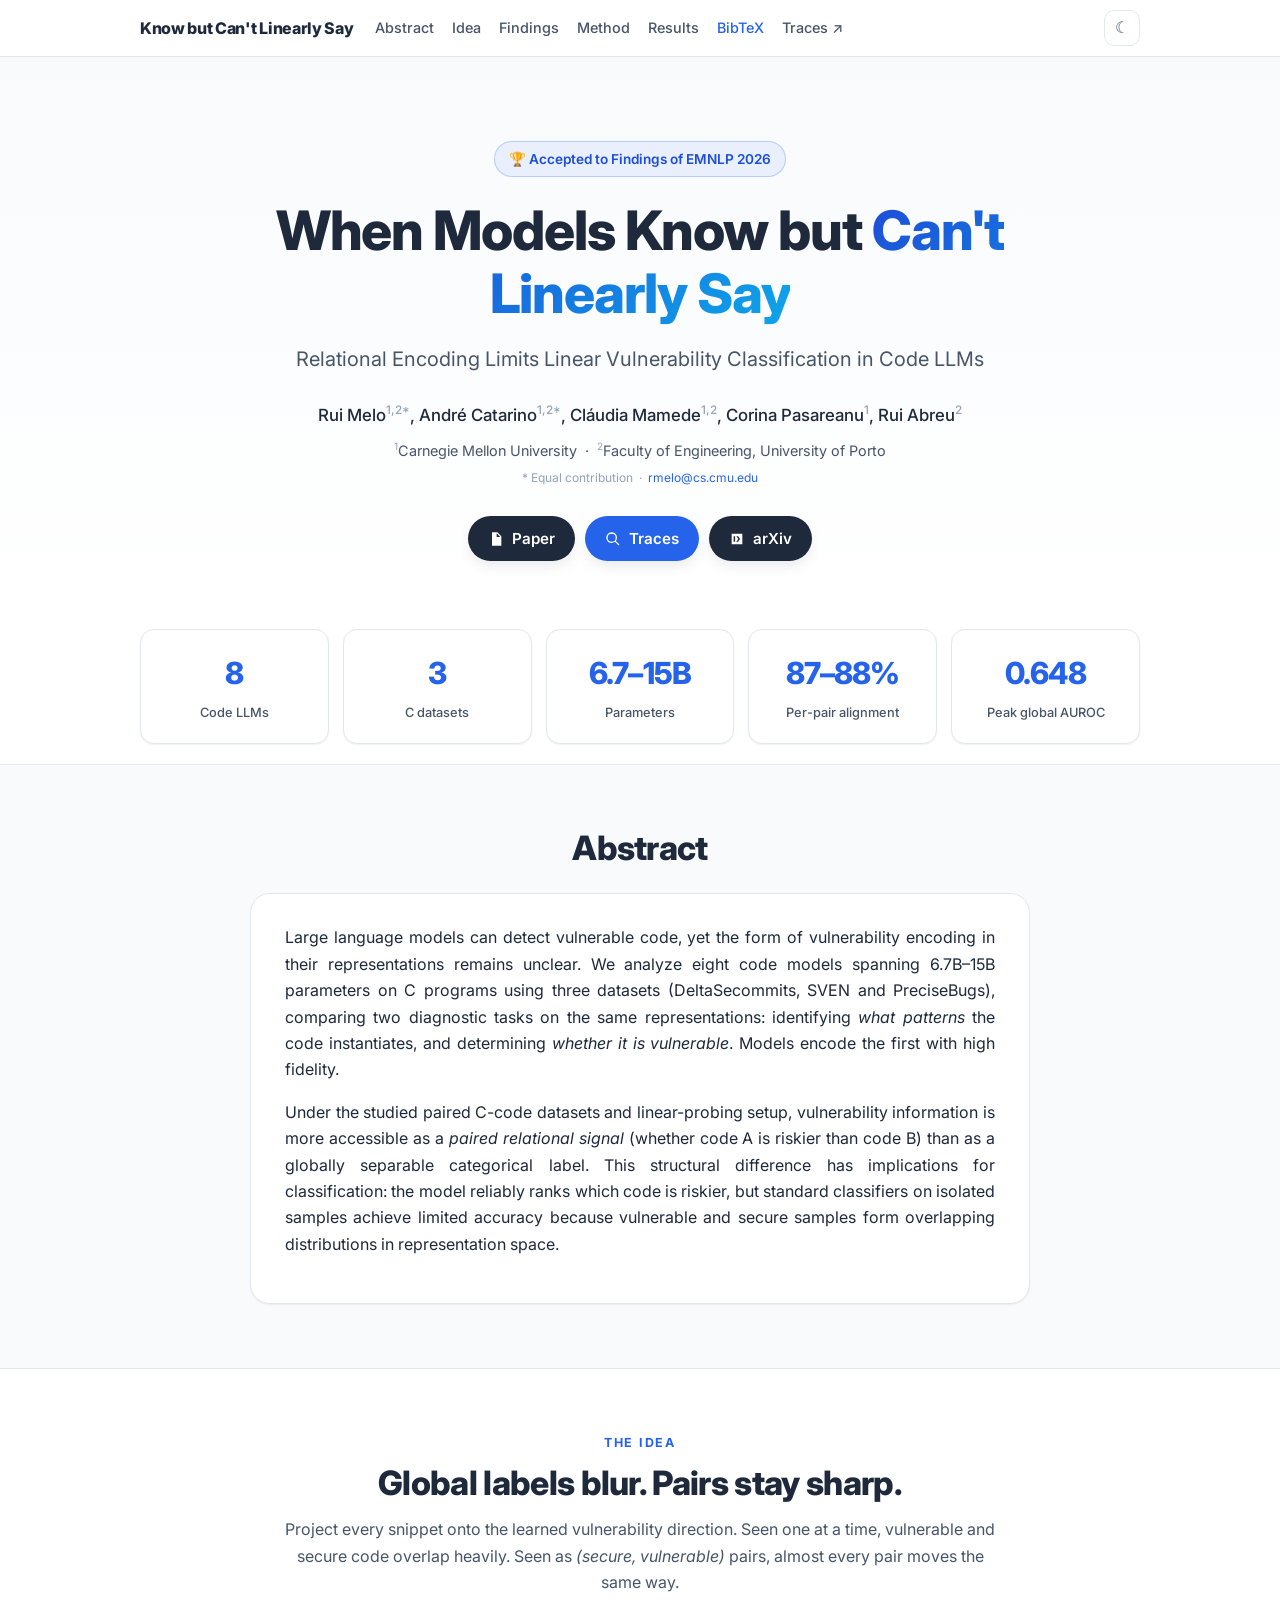
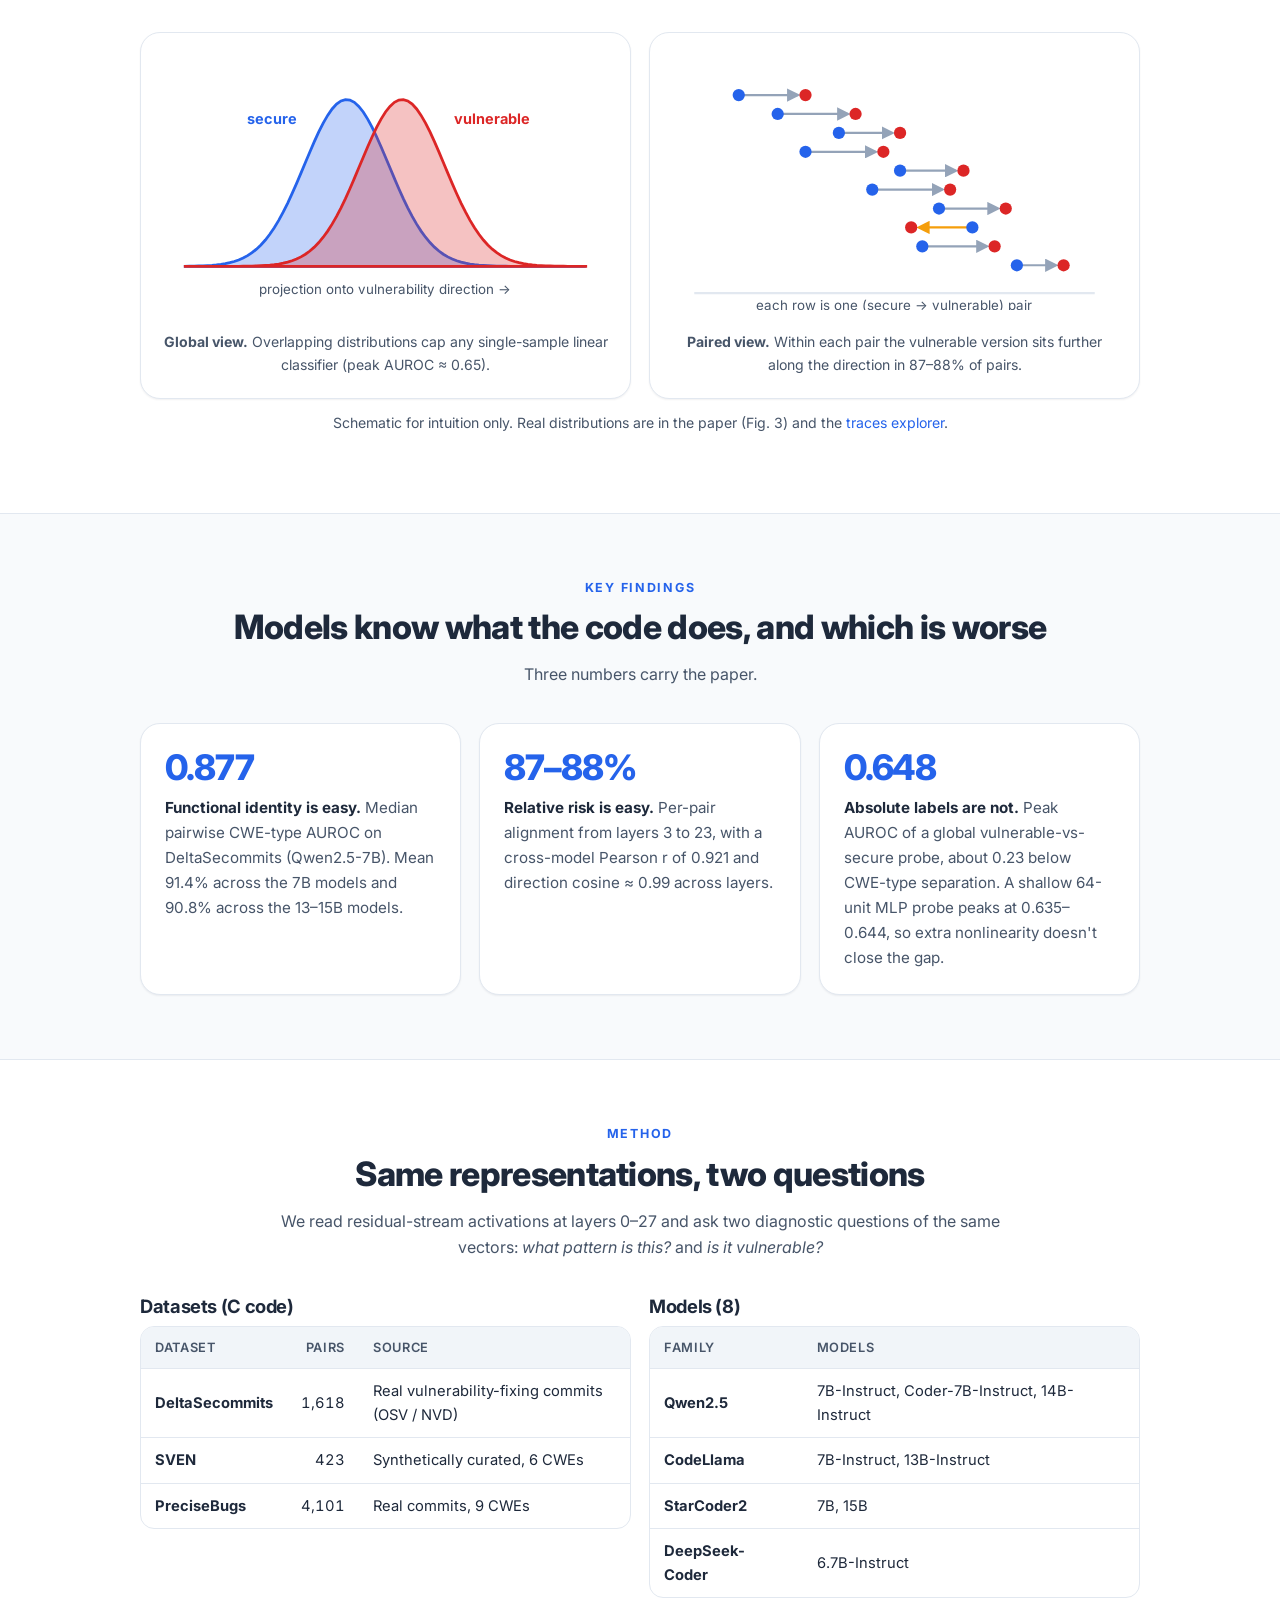
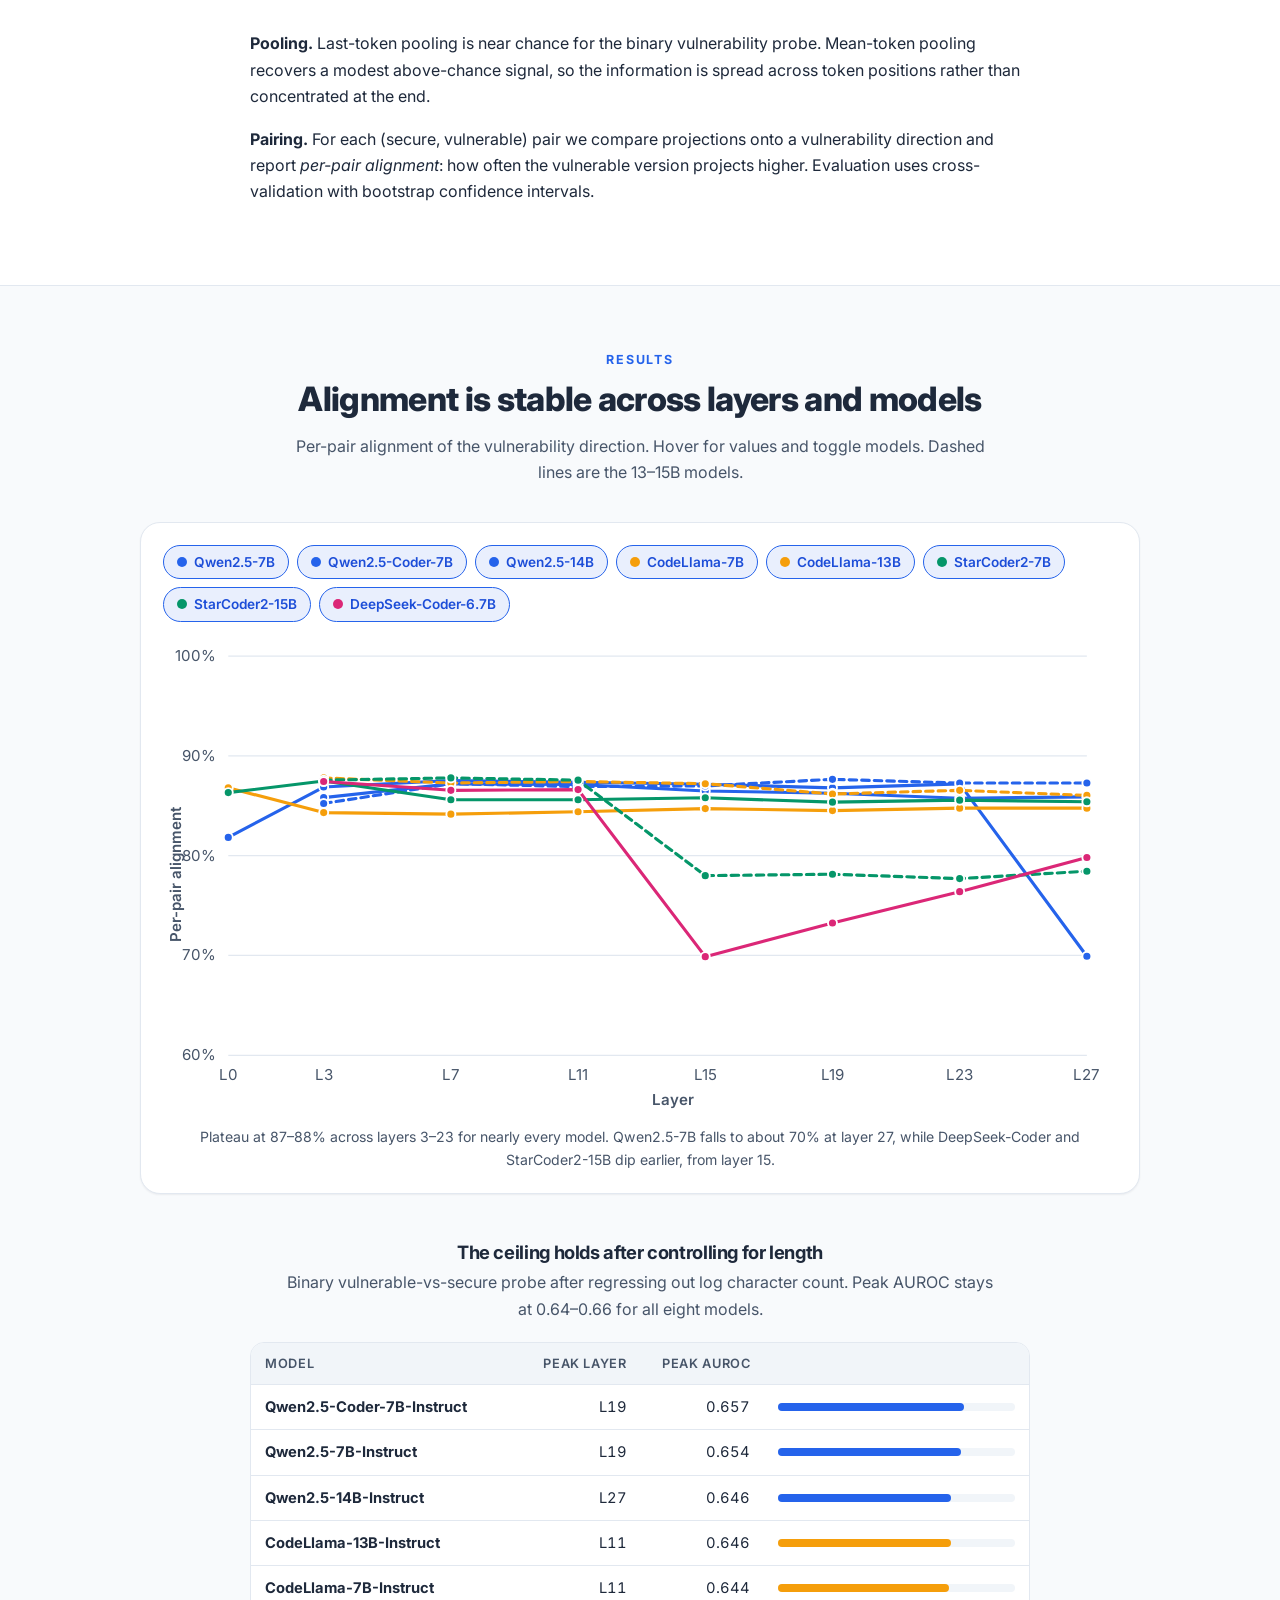
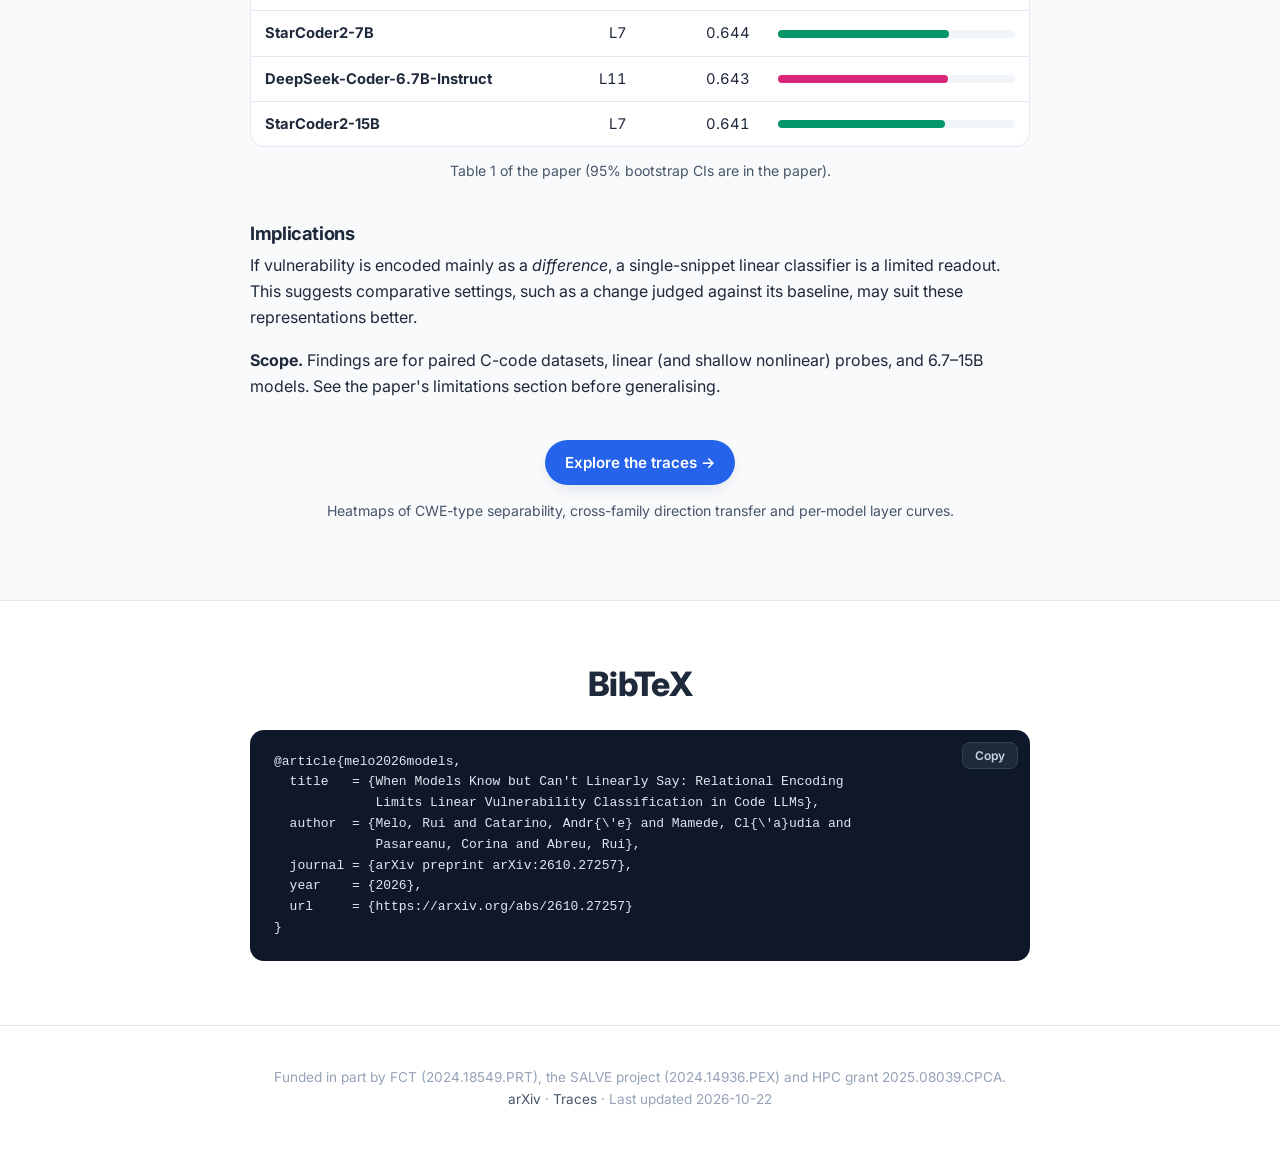
==== docs/index.html @ 4e6c7abc "chore: adding webpage" ====
<!DOCTYPE html>
<html lang="en">
<head>
  <meta charset="utf-8">
  <meta name="viewport" content="width=device-width, initial-scale=1">
  <title>When Models Know but Can't Linearly Say</title>
  <meta name="description" content="Code LLMs encode vulnerability as a paired relational signal (which snippet is riskier) far more than as a globally separable label. Eight models, three C datasets. Findings of EMNLP 2026.">
  <meta name="author" content="Rui Melo, André Catarino, Cláudia Mamede, Corina Pasareanu, Rui Abreu">
  <meta name="theme-color" content="#2563eb">

  <meta property="og:type" content="article">
  <meta property="og:site_name" content="When Models Know but Can't Linearly Say">
  <meta property="og:title" content="When Models Know but Can't Linearly Say">
  <meta property="og:description" content="Relational encoding limits linear vulnerability classification in code LLMs. 87–88% per-pair alignment, but only 0.65 AUROC as a global classifier.">
  <meta property="og:url" content="https://rufimelo99.github.io/SAE-Java-Bug-Detection/">
  <meta name="twitter:card" content="summary">
  <meta name="twitter:title" content="When Models Know but Can't Linearly Say">
  <meta name="twitter:description" content="Code LLMs rank which code is riskier, but can't linearly say whether a snippet is vulnerable.">

  <meta name="citation_title" content="When Models Know but Can't Linearly Say: Relational Encoding Limits Linear Vulnerability Classification in Code LLMs">
  <meta name="citation_author" content="Melo, Rui">
  <meta name="citation_author" content="Catarino, André">
  <meta name="citation_author" content="Mamede, Cláudia">
  <meta name="citation_author" content="Pasareanu, Corina">
  <meta name="citation_author" content="Abreu, Rui">
  <meta name="citation_publication_date" content="2026">
  <meta name="citation_pdf_url" content="https://arxiv.org/pdf/2610.27257">
  <meta name="citation_arxiv_id" content="2610.27257">

  <link rel="icon" href="data:image/svg+xml,%3Csvg xmlns='http://www.w3.org/2000/svg' viewBox='0 0 64 64'%3E%3Cdefs%3E%3ClinearGradient id='g' x1='0' y1='0' x2='1' y2='1'%3E%3Cstop offset='0' stop-color='%232563eb'/%3E%3Cstop offset='1' stop-color='%23db2777'/%3E%3C/linearGradient%3E%3C/defs%3E%3Crect width='64' height='64' rx='14' fill='url(%23g)'/%3E%3Cpath d='M14 40 L32 22 L50 40' fill='none' stroke='white' stroke-width='7' stroke-linecap='round' stroke-linejoin='round'/%3E%3C/svg%3E">
  <link rel="preconnect" href="https://fonts.googleapis.com">
  <link rel="preconnect" href="https://fonts.gstatic.com" crossorigin>
  <link href="https://fonts.googleapis.com/css2?family=Inter:wght@400;500;600;700;800&display=swap" rel="stylesheet">
  <link rel="stylesheet" href="static/css/site.css">
  <script defer src="static/js/site.js"></script>

  <script type="application/ld+json">
  {
    "@context": "https://schema.org",
    "@type": "ScholarlyArticle",
    "headline": "When Models Know but Can't Linearly Say: Relational Encoding Limits Linear Vulnerability Classification in Code LLMs",
    "author": [
      {"@type": "Person", "name": "Rui Melo"}, {"@type": "Person", "name": "André Catarino"},
      {"@type": "Person", "name": "Cláudia Mamede"}, {"@type": "Person", "name": "Corina Pasareanu"},
      {"@type": "Person", "name": "Rui Abreu"}
    ],
    "datePublished": "2026",
    "sameAs": "https://arxiv.org/abs/2610.27257"
  }
  </script>
</head>
<body>
  <nav class="nav" aria-label="Sections">
    <div class="wrap">
      <a class="brand" href="#top">Know but Can't Linearly Say</a>
      <div class="links">
        <a href="#abstract">Abstract</a>
        <a href="#idea">Idea</a>
        <a href="#findings">Findings</a>
        <a href="#method">Method</a>
        <a href="#results">Results</a>
        <a href="#bibtex">BibTeX</a>
        <a href="traces/">Traces ↗</a>
      </div>
      <span class="spacer"></span>
      <button class="icon-btn" data-theme-toggle aria-label="Toggle theme" type="button">☾</button>
    </div>
  </nav>

  <main id="top">
    <header class="hero">
      <div class="wrap">
        <div class="venue">🏆 Accepted to Findings of EMNLP 2026</div>
        <h1>When Models Know but <span class="grad">Can't Linearly Say</span></h1>
        <p class="sub">Relational Encoding Limits Linear Vulnerability Classification in Code LLMs</p>

        <div class="authors">
          <span>Rui Melo<sup>1,2*</sup></span>, <span>André Catarino<sup>1,2*</sup></span>, <span>Cláudia Mamede<sup>1,2</sup></span>,
          <span>Corina Pasareanu<sup>1</sup></span>, <span>Rui Abreu<sup>2</sup></span>
        </div>
        <div class="affils">
          <sup>1</sup>Carnegie Mellon University &nbsp;·&nbsp; <sup>2</sup>Faculty of Engineering, University of Porto
          <small>* Equal contribution &nbsp;·&nbsp; <a href="mailto:rmelo@cs.cmu.edu">rmelo@cs.cmu.edu</a></small>
        </div>

        <div class="buttons">
          <a class="btn" href="https://arxiv.org/pdf/2610.27257v1" target="_blank" rel="noopener">
            <svg viewBox="0 0 24 24"><path d="M6 2h8l6 6v14H6zM13 3.5V9h5.5zM8 13h8v1.6H8zm0 3.4h8V18H8z"/></svg>Paper</a>
          <a class="btn primary" href="traces/">
            <svg viewBox="0 0 24 24"><path d="M10 2a8 8 0 0 1 6.3 12.9l5.4 5.4-1.4 1.4-5.4-5.4A8 8 0 1 1 10 2zm0 2a6 6 0 1 0 0 12 6 6 0 0 0 0-12z"/></svg>Traces</a>
          <a class="btn" href="https://arxiv.org/abs/2610.27257" target="_blank" rel="noopener">
            <svg viewBox="0 0 24 24"><path d="M4 4h16v16H4zm3 4v8h2.200V8zm4 0l3 4-3 4h2.600l3-4-3-4z"/></svg>arXiv</a>
        </div>
      </div>
    </header>

    <section style="padding-top: 28px; padding-bottom: 20px;">
      <div class="wrap">
        <div class="stat-band">
          <div class="stat"><b>8</b><span>Code LLMs</span></div>
          <div class="stat"><b>3</b><span>C datasets</span></div>
          <div class="stat"><b>6.7–15B</b><span>Parameters</span></div>
          <div class="stat"><b>87–88%</b><span>Per-pair alignment</span></div>
          <div class="stat"><b>0.648</b><span>Peak global AUROC</span></div>
        </div>
      </div>
    </section>

    <section id="abstract" class="soft">
      <div class="wrap">
        <h2>Abstract</h2>
        <div class="narrow abstract prose justify" style="margin-top: 26px;">
          <p>Large language models can detect vulnerable code, yet the form of vulnerability encoding in their representations remains unclear. We analyze eight code models spanning 6.7B–15B parameters on C programs using three datasets (DeltaSecommits, SVEN and PreciseBugs), comparing two diagnostic tasks on the same representations: identifying <em>what patterns</em> the code instantiates, and determining <em>whether it is vulnerable</em>. Models encode the first with high fidelity.</p>
          <p>Under the studied paired C-code datasets and linear-probing setup, vulnerability information is more accessible as a <em>paired relational signal</em> (whether code A is riskier than code B) than as a globally separable categorical label. This structural difference has implications for classification: the model reliably ranks which code is riskier, but standard classifiers on isolated samples achieve limited accuracy because vulnerable and secure samples form overlapping distributions in representation space.</p>
        </div>
      </div>
    </section>

    <section id="idea">
      <div class="wrap">
        <div class="kicker">The idea</div>
        <h2>Global labels blur. Pairs stay sharp.</h2>
        <p class="lede">Project every snippet onto the learned vulnerability direction. Seen one at a time, vulnerable and secure code overlap heavily. Seen as <em>(secure, vulnerable)</em> pairs, almost every pair moves the same way.</p>
        <div class="two">
          <figure class="figure" style="margin:0">
            <svg id="schem-global" viewBox="0 0 400 230" role="img" aria-label="Schematic: overlapping projection distributions of vulnerable and secure code"></svg>
            <figcaption><strong>Global view.</strong> Overlapping distributions cap any single-sample linear classifier (peak AUROC ≈ 0.65).</figcaption>
          </figure>
          <figure class="figure" style="margin:0">
            <svg id="schem-paired" viewBox="0 0 400 230" role="img" aria-label="Schematic: paired differences mostly point the same direction"></svg>
            <figcaption><strong>Paired view.</strong> Within each pair the vulnerable version sits further along the direction in 87–88% of pairs.</figcaption>
          </figure>
        </div>
        <p class="caption">Schematic for intuition only. Real distributions are in the paper (Fig. 3) and the <a href="traces/">traces explorer</a>.</p>
      </div>
    </section>

    <section id="findings" class="soft">
      <div class="wrap">
        <div class="kicker">Key findings</div>
        <h2>Models know what the code does, and which is worse</h2>
        <p class="lede">Three numbers carry the paper.</p>
        <div class="cards">
          <div class="card">
            <div class="num">0.877</div>
            <p><strong>Functional identity is easy.</strong> Median pairwise CWE-type AUROC on DeltaSecommits (Qwen2.5-7B). Mean 91.4% across the 7B models and 90.8% across the 13–15B models.</p>
          </div>
          <div class="card">
            <div class="num">87–88%</div>
            <p><strong>Relative risk is easy.</strong> Per-pair alignment from layers 3 to 23, with a cross-model Pearson r of 0.921 and direction cosine ≈ 0.99 across layers.</p>
          </div>
          <div class="card">
            <div class="num">0.648</div>
            <p><strong>Absolute labels are not.</strong> Peak AUROC of a global vulnerable-vs-secure probe, about 0.23 below CWE-type separation. A shallow 64-unit MLP probe peaks at 0.635–0.644, so extra nonlinearity doesn't close the gap.</p>
          </div>
        </div>
      </div>
    </section>

    <section id="method">
      <div class="wrap">
        <div class="kicker">Method</div>
        <h2>Same representations, two questions</h2>
        <p class="lede">We read residual-stream activations at layers 0–27 and ask two diagnostic questions of the same vectors: <em>what pattern is this?</em> and <em>is it vulnerable?</em></p>
        <div class="two">
          <div>
            <h3>Datasets (C code)</h3>
            <div class="table-wrap"><table>
              <thead><tr><th>Dataset</th><th class="num">Pairs</th><th>Source</th></tr></thead>
              <tbody>
                <tr><td><strong>DeltaSecommits</strong></td><td class="num">1,618</td><td>Real vulnerability-fixing commits (OSV / NVD)</td></tr>
                <tr><td><strong>SVEN</strong></td><td class="num">423</td><td>Synthetically curated, 6 CWEs</td></tr>
                <tr><td><strong>PreciseBugs</strong></td><td class="num">4,101</td><td>Real commits, 9 CWEs</td></tr>
              </tbody>
            </table></div>
          </div>
          <div>
            <h3>Models (8)</h3>
            <div class="table-wrap"><table>
              <thead><tr><th>Family</th><th>Models</th></tr></thead>
              <tbody>
                <tr><td><strong>Qwen2.5</strong></td><td>7B-Instruct, Coder-7B-Instruct, 14B-Instruct</td></tr>
                <tr><td><strong>CodeLlama</strong></td><td>7B-Instruct, 13B-Instruct</td></tr>
                <tr><td><strong>StarCoder2</strong></td><td>7B, 15B</td></tr>
                <tr><td><strong>DeepSeek-Coder</strong></td><td>6.7B-Instruct</td></tr>
              </tbody>
            </table></div>
          </div>
        </div>
        <div class="narrow prose" style="margin-top: 32px;">
          <p><strong>Pooling.</strong> Last-token pooling is near chance for the binary vulnerability probe. Mean-token pooling recovers a modest above-chance signal, so the information is spread across token positions rather than concentrated at the end.</p>
          <p><strong>Pairing.</strong> For each (secure, vulnerable) pair we compare projections onto a vulnerability direction and report <em>per-pair alignment</em>: how often the vulnerable version projects higher. Evaluation uses cross-validation with bootstrap confidence intervals.</p>
        </div>
      </div>
    </section>

    <section id="results" class="soft">
      <div class="wrap">
        <div class="kicker">Results</div>
        <h2>Alignment is stable across layers and models</h2>
        <p class="lede">Per-pair alignment of the vulnerability direction. Hover for values and toggle models. Dashed lines are the 13–15B models.</p>
        <figure class="figure" style="margin:0">
          <div id="alignment-chart"><p class="muted" style="text-align:center">Loading chart…</p></div>
          <figcaption>Plateau at 87–88% across layers 3–23 for nearly every model. Qwen2.5-7B falls to about 70% at layer 27, while DeepSeek-Coder and StarCoder2-15B dip earlier, from layer 15.</figcaption>
        </figure>

        <h3 style="margin: 48px 0 6px; text-align:center;">The ceiling holds after controlling for length</h3>
        <p class="lede" style="margin-bottom: 20px;">Binary vulnerable-vs-secure probe after regressing out log character count. Peak AUROC stays at 0.64–0.66 for all eight models.</p>
        <div class="narrow">
          <div class="table-wrap"><table id="length-table">
            <thead><tr><th>Model</th><th class="num">Peak layer</th><th class="num">Peak AUROC</th><th style="width:34%"></th></tr></thead>
            <tbody></tbody>
          </table></div>
          <p class="caption">Table 1 of the paper (95% bootstrap CIs are in the paper).</p>
        </div>

        <div class="narrow prose" style="margin-top: 40px;">
          <h3>Implications</h3>
          <p>If vulnerability is encoded mainly as a <em>difference</em>, a single-snippet linear classifier is a limited readout. This suggests comparative settings, such as a change judged against its baseline, may suit these representations better.</p>
          <p><strong>Scope.</strong> Findings are for paired C-code datasets, linear (and shallow nonlinear) probes, and 6.7–15B models. See the paper's limitations section before generalising.</p>
        </div>

        <div style="text-align:center; margin-top: 40px;">
          <a class="btn primary" href="traces/">Explore the traces →</a>
          <p class="caption" style="margin-top:14px;">Heatmaps of CWE-type separability, cross-family direction transfer and per-model layer curves.</p>
        </div>
      </div>
    </section>

    <section id="bibtex">
      <div class="wrap">
        <h2>BibTeX</h2>
        <div class="narrow bibtex" style="margin-top: 26px;">
          <button type="button" data-copy="#bibtex-text">Copy</button>
<pre id="bibtex-text">@article{melo2026models,
  title   = {When Models Know but Can't Linearly Say: Relational Encoding
             Limits Linear Vulnerability Classification in Code LLMs},
  author  = {Melo, Rui and Catarino, Andr{\'e} and Mamede, Cl{\'a}udia and
             Pasareanu, Corina and Abreu, Rui},
  journal = {arXiv preprint arXiv:2610.27257},
  year    = {2026},
  url     = {https://arxiv.org/abs/2610.27257}
}</pre>
        </div>
      </div>
    </section>
  </main>

  <footer>
    <div class="wrap">
      Funded in part by FCT (2024.18549.PRT), the SALVE project (2024.14936.PEX) and HPC grant 2025.08039.CPCA.<br>
      <a href="https://arxiv.org/abs/2610.27257">arXiv</a> ·
      <a href="traces/">Traces</a> · Last updated 2026-10-22
    </div>
  </footer>
  <button class="to-top" type="button" aria-label="Scroll to top">↑</button>

  <script>
    // Schematic figures (decorative, deterministic).
    (() => {
      const NS = "http://www.w3.org/2000/svg";
      const mk = (p, tag, a, t) => { const n = document.createElementNS(NS, tag); for (const k in a) n.setAttribute(k, a[k]); if (t != null) n.textContent = t; p.append(n); return n; };
      const gauss = (mu, s, x) => Math.exp(-0.5 * ((x - mu) / s) ** 2);
      const css = getComputedStyle(document.documentElement);
      const SEC = "#2563eb", VUL = "#dc2626";

      const g = document.getElementById("schem-global");
      const base = 190, top = 40;
      mk(g, "line", { x1: 20, x2: 380, y1: base, y2: base, stroke: "var(--border)", "stroke-width": 2 });
      [[165, SEC], [215, VUL]].forEach(([mu, c]) => {
        let d = `M20 ${base}`;
        for (let x = 20; x <= 380; x += 4) d += ` L${x} ${base - gauss(mu, 38, x) * (base - top)}`;
        d += ` L380 ${base} Z`;
        mk(g, "path", { d, fill: c, "fill-opacity": 0.28, stroke: c, "stroke-width": 2.5 });
      });
      mk(g, "text", { x: 120, y: 62, fill: SEC, "font-size": 13, "font-weight": 700, "text-anchor": "end" }, "secure");
      mk(g, "text", { x: 262, y: 62, fill: VUL, "font-size": 13, "font-weight": 700 }, "vulnerable");
      mk(g, "text", { x: 200, y: 215, fill: "var(--text-2)", "font-size": 12, "text-anchor": "middle" }, "projection onto vulnerability direction →");

      const p = document.getElementById("schem-paired");
      mk(p, "defs", {}).innerHTML = `<marker id="ah" viewBox="0 0 10 10" refX="8" refY="5" markerWidth="6" markerHeight="6" orient="auto"><path d="M0 0L10 5L0 10z" fill="context-stroke"/></marker>`;
      // [secure x, vulnerable x]: offsets shift whole pairs so the marginals overlap, one pair inverted.
      const pairs = [[60, 120], [95, 165], [150, 205], [120, 190], [205, 262], [180, 250], [240, 300], [270, 215], [225, 290], [310, 352]];
      pairs.forEach(([a, b], i) => {
        const y = 36 + i * 17;
        const ok = b > a;
        mk(p, "line", { x1: a, y1: y, x2: ok ? b - 7 : b + 7, y2: y, stroke: ok ? "var(--text-3)" : "#f59e0b", "stroke-width": 2, "marker-end": "url(#ah)" });
        mk(p, "circle", { cx: a, cy: y, r: 5.5, fill: SEC });
        mk(p, "circle", { cx: b, cy: y, r: 5.5, fill: VUL });
      });
      mk(p, "line", { x1: 20, x2: 380, y1: 214, y2: 214, stroke: "var(--border)", "stroke-width": 2 });
      mk(p, "text", { x: 200, y: 229, fill: "var(--text-2)", "font-size": 12, "text-anchor": "middle" }, "each row is one (secure → vulnerable) pair");
    })();

    // Data-driven pieces.
    fetch("traces/data/explorer.json").then((r) => r.json()).then((data) => {
      AlignmentChart(document.getElementById("alignment-chart"), data, { yMin: 60 });
      const rows = Object.entries(data.models).filter(([, m]) => m.length_controlled)
        .sort((a, b) => b[1].length_controlled.auroc - a[1].length_controlled.auroc);
      const tb = document.querySelector("#length-table tbody");
      rows.forEach(([k, m]) => {
        const tr = document.createElement("tr");
        const w = ((m.length_controlled.auroc - 0.5) / 0.2) * 100;
        tr.innerHTML = `<td><strong>${m.label}</strong></td><td class="num">L${m.length_controlled.layer}</td><td class="num">${m.length_controlled.auroc.toFixed(3)}</td>
          <td><div style="height:8px;border-radius:99px;background:var(--bg-tint)"><div style="height:8px;border-radius:99px;width:${w}%;background:${SiteUtil.FAMILY_COLOR[m.family]}"></div></div></td>`;
        tb.append(tr);
      });
    }).catch(() => {
      document.getElementById("alignment-chart").innerHTML = '<p class="muted" style="text-align:center">Chart data unavailable offline. Serve the folder over HTTP to view.</p>';
    });
  </script>
</body>
</html>
---- docs/static/css/site.css ----
/* Shared styles for the project page and the traces explorer. Light by default; dark is opt-in via the toggle. */
:root {
  --bg: #ffffff;
  --bg-soft: #f8fafc;
  --bg-tint: #f1f5f9;
  --surface: #ffffff;
  --text: #1e293b;
  --text-2: #475569;
  --text-3: #94a3b8;
  --border: #e2e8f0;
  --primary: #2563eb;
  --primary-ink: #1d4ed8;
  --accent: #0ea5e9;
  --warm: #f59e0b;
  --good: #059669;
  --bad: #dc2626;
  --grad: linear-gradient(135deg, #1d4ed8 0%, #0ea5e9 100%);
  --shadow-sm: 0 1px 2px rgb(15 23 42 / .06);
  --shadow-md: 0 6px 16px -4px rgb(15 23 42 / .12);
  --shadow-lg: 0 20px 40px -12px rgb(15 23 42 / .18);
  --radius: 14px;
  --radius-lg: 20px;
  --maxw: 1040px;
  color-scheme: light;
}
:root[data-theme="dark"] {
  --bg: #0b1120;
  --bg-soft: #0f172a;
  --bg-tint: #111c33;
  --surface: #131d35;
  --text: #e2e8f0;
  --text-2: #a5b4cc;
  --text-3: #64748b;
  --border: #22304d;
  --primary: #60a5fa;
  --primary-ink: #93c5fd;
  --accent: #38bdf8;
  --warm: #fbbf24;
  --good: #34d399;
  --bad: #f87171;
  --grad: linear-gradient(135deg, #60a5fa 0%, #38bdf8 100%);
  --shadow-sm: 0 1px 2px rgb(0 0 0 / .4);
  --shadow-md: 0 6px 16px -4px rgb(0 0 0 / .5);
  --shadow-lg: 0 20px 40px -12px rgb(0 0 0 / .6);
  color-scheme: dark;
}

* { box-sizing: border-box; }
html { scroll-behavior: smooth; scroll-padding-top: 72px; }
body {
  margin: 0; background: var(--bg); color: var(--text);
  font: 16px/1.65 "Inter", "Segoe UI", -apple-system, BlinkMacSystemFont, sans-serif;
  -webkit-font-smoothing: antialiased;
}
a { color: var(--primary); text-decoration: none; }
a:hover { text-decoration: underline; }
img, svg { max-width: 100%; }
.wrap { max-width: var(--maxw); margin: 0 auto; padding: 0 20px; }
.narrow { max-width: 780px; margin: 0 auto; }
section { padding: 64px 0; }
section.soft { background: var(--bg-soft); border-block: 1px solid var(--border); }
h1, h2, h3 { line-height: 1.15; letter-spacing: -.02em; margin: 0; }
h2 { font-size: clamp(1.6rem, 3vw, 2.1rem); font-weight: 800; text-align: center; margin-bottom: 14px; }
h3 { font-size: 1.15rem; font-weight: 700; margin-bottom: 8px; }
.lede { text-align: center; color: var(--text-2); max-width: 720px; margin: 0 auto 36px; }
.muted { color: var(--text-2); }
.kicker { text-align: center; font-size: .78rem; font-weight: 700; letter-spacing: .14em; text-transform: uppercase; color: var(--primary); margin-bottom: 10px; }

/* nav */
.nav { position: sticky; top: 0; z-index: 50; background: color-mix(in srgb, var(--bg) 88%, transparent); backdrop-filter: blur(12px); border-bottom: 1px solid var(--border); }
.nav .wrap { display: flex; align-items: center; gap: 22px; height: 56px; }
.nav .brand { font-weight: 800; color: var(--text); letter-spacing: -.02em; white-space: nowrap; }
.nav .brand:hover { text-decoration: none; }
.nav .links { display: flex; gap: 18px; font-size: .9rem; overflow-x: auto; scrollbar-width: none; }
.nav .links a { color: var(--text-2); font-weight: 500; white-space: nowrap; }
.nav .links a:hover, .nav .links a.on { color: var(--primary); text-decoration: none; }
.nav .spacer { flex: 1; }
.icon-btn { border: 1px solid var(--border); background: var(--surface); color: var(--text-2); border-radius: 10px; width: 36px; height: 36px; cursor: pointer; font-size: 16px; line-height: 1; }
.icon-btn:hover { color: var(--primary); border-color: var(--primary); }

/* hero */
.hero { padding: 84px 0 40px; text-align: center; background: linear-gradient(180deg, var(--bg-soft) 0%, var(--bg) 100%); }
.venue { display: inline-flex; align-items: center; gap: 8px; font-size: .85rem; font-weight: 600; padding: 6px 14px; border-radius: 999px;
  color: var(--primary-ink); background: color-mix(in srgb, var(--primary) 10%, var(--surface)); border: 1px solid color-mix(in srgb, var(--primary) 25%, transparent); margin-bottom: 22px; }
.hero h1 { font-size: clamp(2rem, 5.2vw, 3.4rem); font-weight: 800; max-width: 900px; margin: 0 auto; }
.hero h1 .grad { background: var(--grad); -webkit-background-clip: text; background-clip: text; color: transparent; }
.hero .sub { font-size: clamp(1.02rem, 2vw, 1.25rem); color: var(--text-2); max-width: 760px; margin: 18px auto 26px; }
.authors { font-size: 1.05rem; font-weight: 500; }
.authors span { white-space: nowrap; }
.authors sup, .affils sup { font-size: .7em; color: var(--text-3); }
.affils { font-size: .9rem; color: var(--text-2); margin-top: 8px; }
.affils small { display: block; margin-top: 6px; color: var(--text-3); }
.buttons { display: flex; flex-wrap: wrap; gap: 10px; justify-content: center; margin-top: 28px; }
.btn { display: inline-flex; align-items: center; gap: 8px; padding: 10px 20px; border-radius: 999px; font-weight: 600; font-size: .95rem;
  background: var(--text); color: var(--bg); border: 0; cursor: pointer; transition: transform .2s, box-shadow .2s, background .2s; box-shadow: var(--shadow-md); }
.btn:hover { transform: translateY(-2px); box-shadow: var(--shadow-lg); background: var(--primary); color: #fff; text-decoration: none; }
.btn.primary { background: var(--primary); color: #fff; }
.btn.primary:hover { background: var(--primary-ink); }
.btn svg { width: 16px; height: 16px; fill: currentColor; flex: none; }

/* stats */
.stat-band { display: grid; grid-template-columns: repeat(5, 1fr); gap: 14px; }
.stat { background: var(--surface); border: 1px solid var(--border); border-radius: var(--radius); padding: 18px 12px; text-align: center; box-shadow: var(--shadow-sm); }
.stat b { display: block; font-size: 1.9rem; font-weight: 800; letter-spacing: -.03em; color: var(--primary); }
.stat span { font-size: .8rem; color: var(--text-2); font-weight: 500; }

/* prose */
.prose p { margin: 0 0 1em; }
.prose.justify p { text-align: justify; hyphens: auto; }
.abstract { background: var(--surface); border: 1px solid var(--border); border-radius: var(--radius-lg); padding: 30px 34px; box-shadow: var(--shadow-sm); }

/* cards */
.cards { display: grid; grid-template-columns: repeat(3, 1fr); gap: 18px; }
.card { background: var(--surface); border: 1px solid var(--border); border-radius: var(--radius-lg); padding: 24px; box-shadow: var(--shadow-sm); }
.card .num { font-size: 2.2rem; font-weight: 800; letter-spacing: -.03em; line-height: 1.1; margin-bottom: 8px; color: var(--primary); }
.card p { margin: 0; color: var(--text-2); font-size: .95rem; }
.card strong { color: var(--text); }

.figure { background: var(--surface); border: 1px solid var(--border); border-radius: var(--radius-lg); padding: 22px; box-shadow: var(--shadow-sm); }
.figure figcaption, .caption { font-size: .88rem; color: var(--text-2); margin-top: 12px; text-align: center; }
.two { display: grid; grid-template-columns: 1fr 1fr; gap: 18px; }

/* tables */
.table-wrap { overflow-x: auto; border: 1px solid var(--border); border-radius: var(--radius); background: var(--surface); }
table { border-collapse: collapse; width: 100%; font-size: .92rem; }
th, td { padding: 10px 14px; text-align: left; border-bottom: 1px solid var(--border); }
th { background: var(--bg-tint); font-weight: 600; font-size: .8rem; text-transform: uppercase; letter-spacing: .05em; color: var(--text-2); white-space: nowrap; }
tr:last-child td { border-bottom: 0; }
tbody tr:hover { background: var(--bg-soft); }
td.num, th.num { text-align: right; font-variant-numeric: tabular-nums; }
.pill { display: inline-block; padding: 2px 10px; border-radius: 999px; font-size: .78rem; font-weight: 600; background: var(--bg-tint); color: var(--text-2); }

/* chips / controls */
.chips { display: flex; flex-wrap: wrap; gap: 8px; }
.chip { border: 1px solid var(--border); background: var(--surface); color: var(--text-2); border-radius: 999px; padding: 5px 13px; font: inherit; font-size: .85rem; font-weight: 500; cursor: pointer; display: inline-flex; align-items: center; gap: 7px; }
.chip:hover { border-color: var(--primary); color: var(--primary); }
.chip.on { background: color-mix(in srgb, var(--primary) 10%, var(--surface)); border-color: var(--primary); color: var(--primary-ink); font-weight: 600; }
.chip i { width: 10px; height: 10px; border-radius: 50%; display: inline-block; }
select { font: inherit; font-size: .9rem; padding: 7px 12px; border-radius: 10px; border: 1px solid var(--border); background: var(--surface); color: var(--text); }

/* charts */
.chart { position: relative; }
.chart svg { display: block; width: 100%; height: auto; overflow: visible; }
.chart text { font-family: inherit; fill: var(--text-2); font-size: 12px; }
.chart .grid { stroke: var(--border); stroke-width: 1; }
.chart .axis-label { font-size: 12px; font-weight: 600; }
.tip { position: absolute; pointer-events: none; z-index: 5; background: var(--text); color: var(--bg); padding: 8px 11px; border-radius: 10px; font-size: .8rem; line-height: 1.4; box-shadow: var(--shadow-lg); opacity: 0; transform: translate(-50%, -110%); transition: opacity .12s; white-space: nowrap; }
.tip.show { opacity: 1; }

/* bibtex */
.bibtex { position: relative; background: #0f172a; color: #e2e8f0; border-radius: var(--radius); padding: 22px 24px; overflow-x: auto; font: 13px/1.6 ui-monospace, "SF Mono", Menlo, monospace; }
.bibtex button { position: absolute; top: 12px; right: 12px; border: 1px solid #334155; background: #1e293b; color: #cbd5e1; border-radius: 8px; padding: 5px 12px; font: 600 12px Inter, sans-serif; cursor: pointer; }
.bibtex button:hover { color: #fff; border-color: #60a5fa; }
.bibtex pre { margin: 0; }

footer { padding: 40px 0 56px; text-align: center; color: var(--text-3); font-size: .85rem; border-top: 1px solid var(--border); }
footer a { color: var(--text-2); }

.to-top { position: fixed; right: 20px; bottom: 20px; width: 42px; height: 42px; border-radius: 50%; border: 0; cursor: pointer; background: var(--primary); color: #fff; box-shadow: var(--shadow-lg); opacity: 0; pointer-events: none; transition: opacity .2s, transform .2s; }
.to-top.show { opacity: 1; pointer-events: auto; }
.to-top:hover { transform: translateY(-2px); }

@media (max-width: 820px) {
  .stat-band { grid-template-columns: repeat(2, 1fr); }
  .cards, .two { grid-template-columns: 1fr; }
  .abstract { padding: 22px; }
  section { padding: 48px 0; }
  .nav .links { display: none; }
}
@media (prefers-reduced-motion: reduce) { html { scroll-behavior: auto; } * { transition: none !important; } }
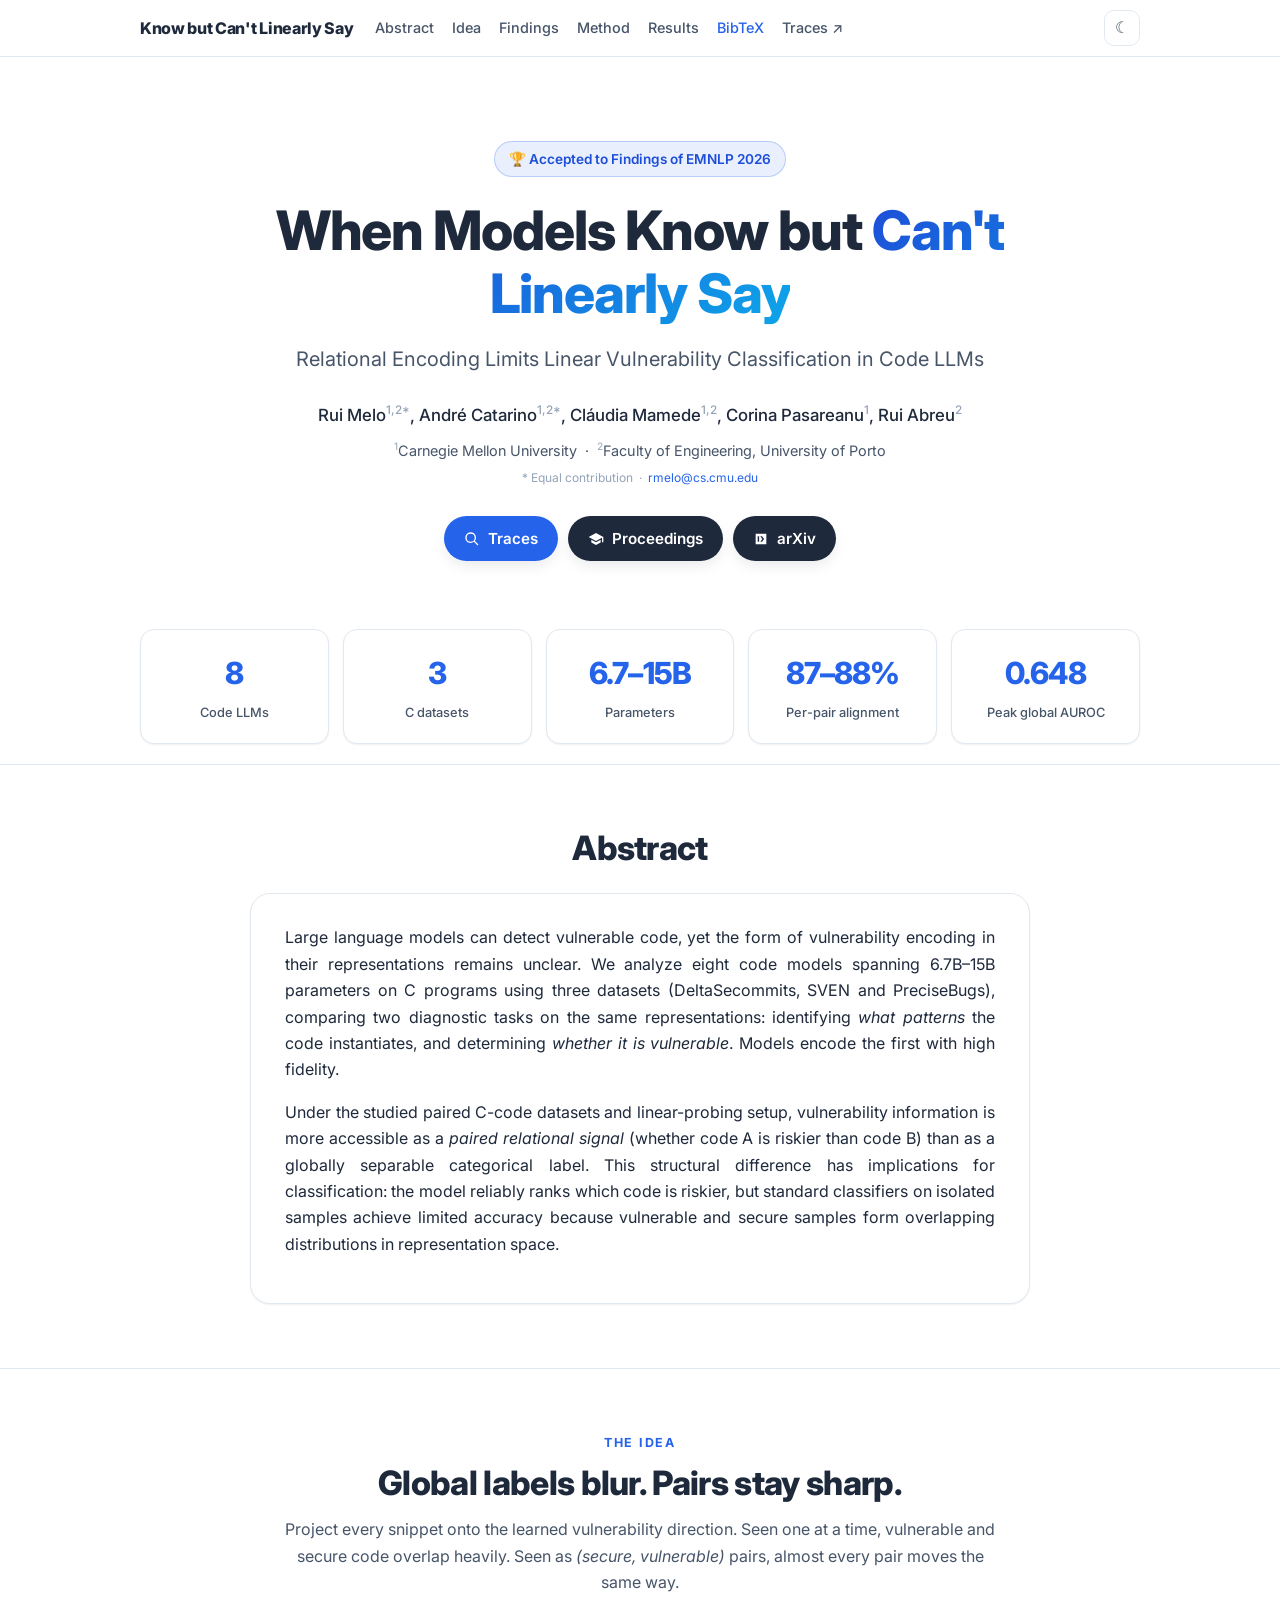
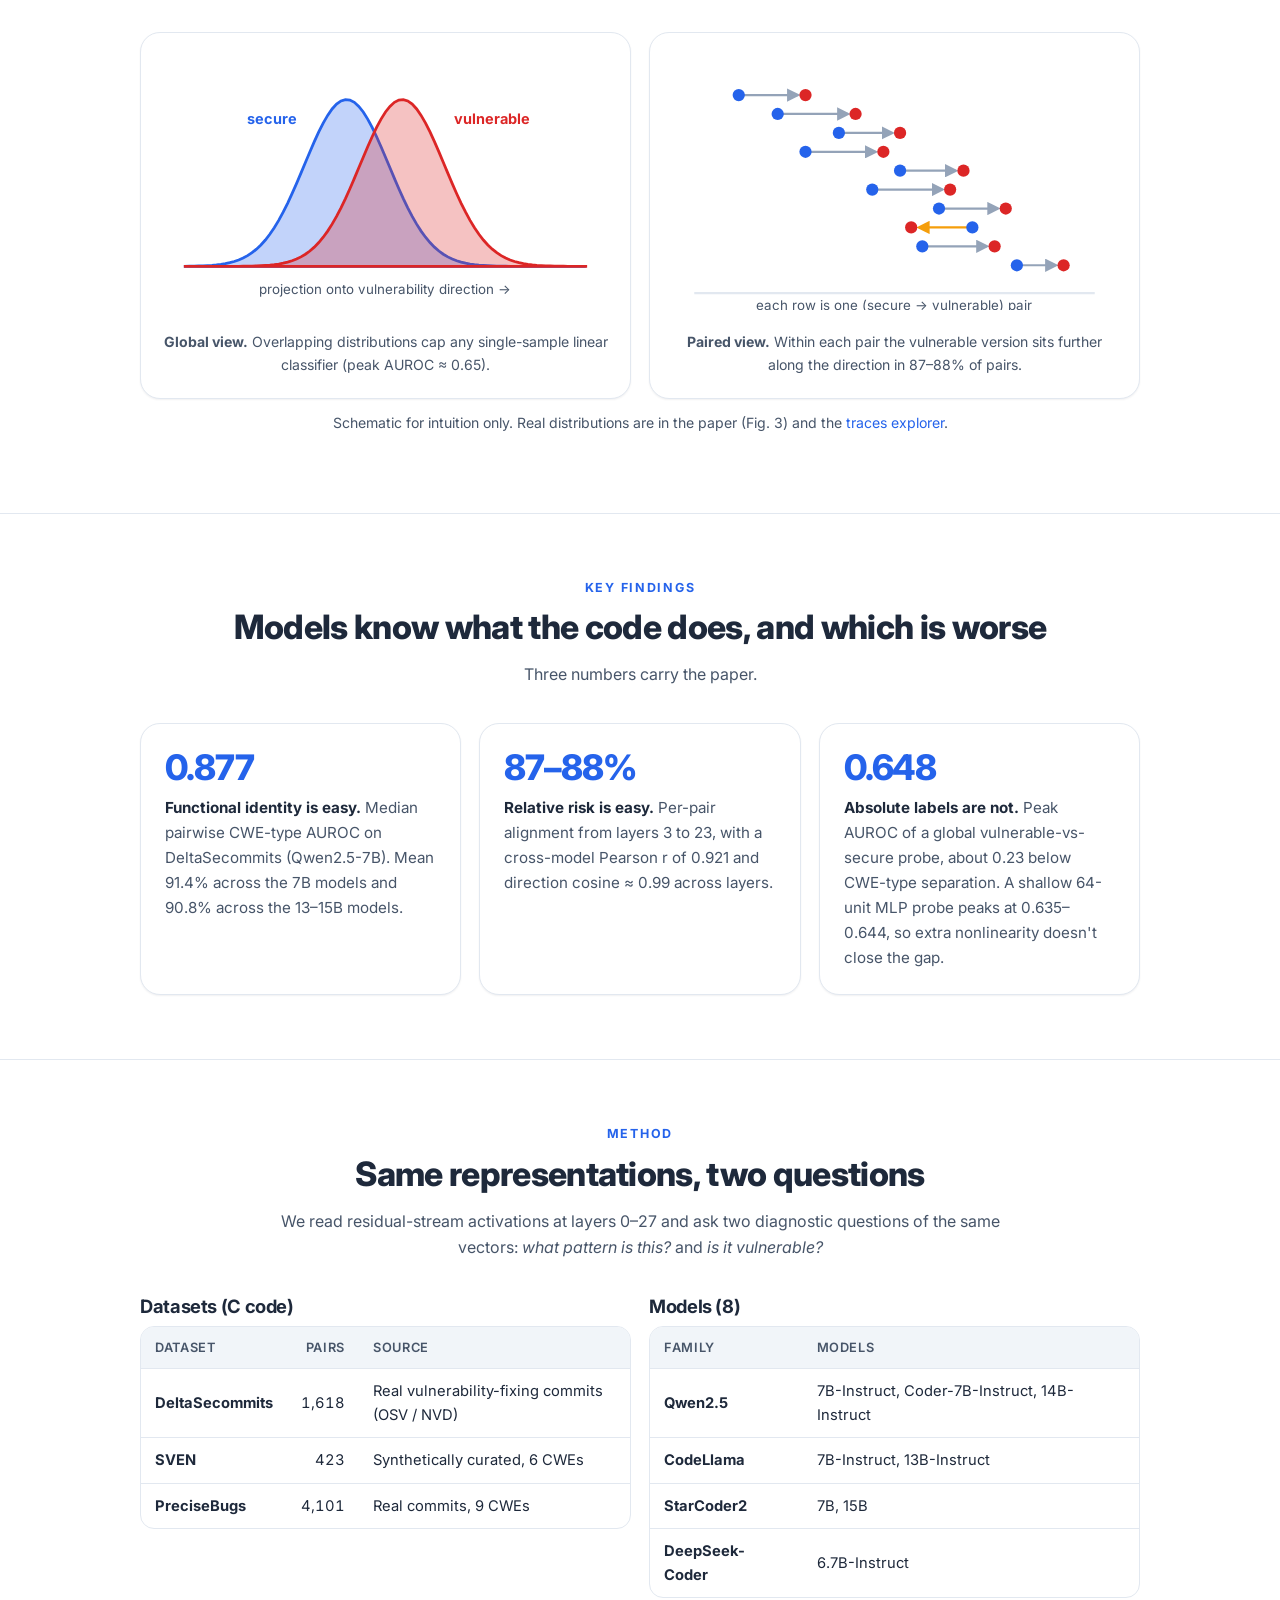
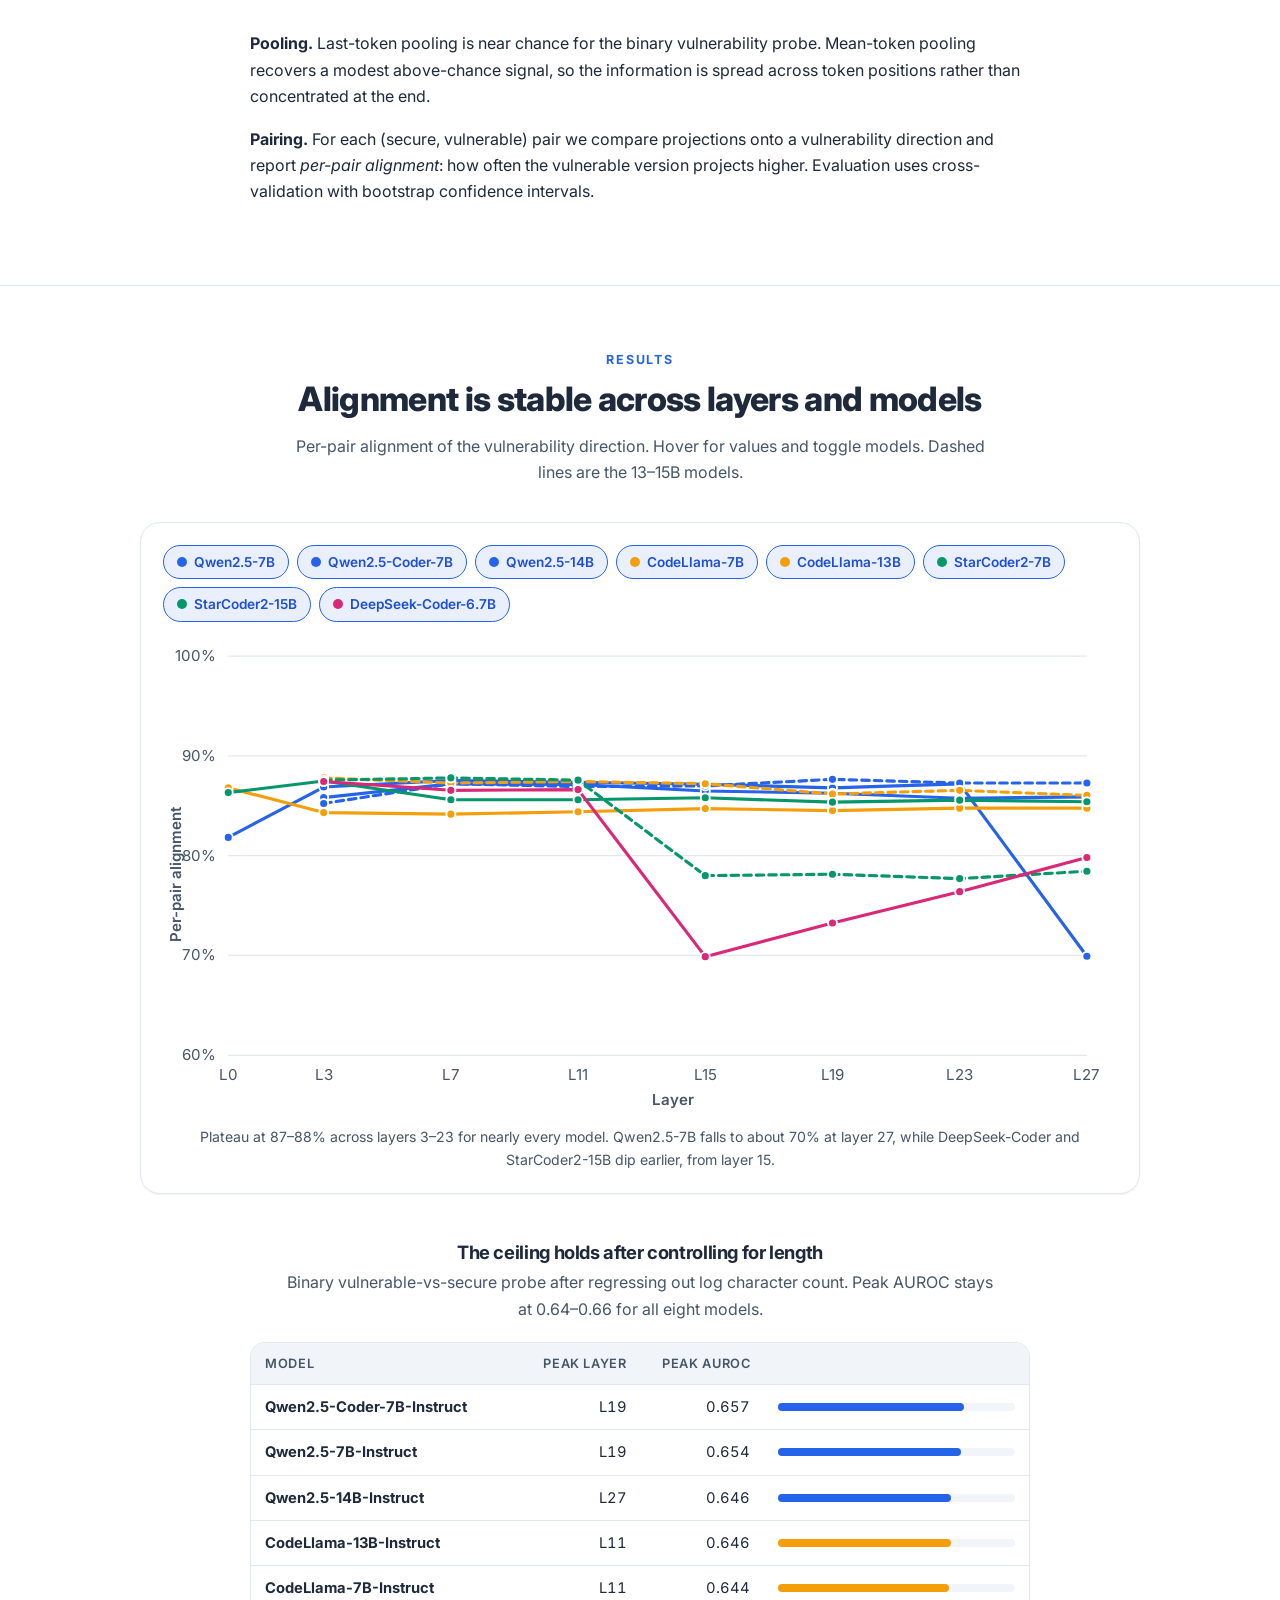
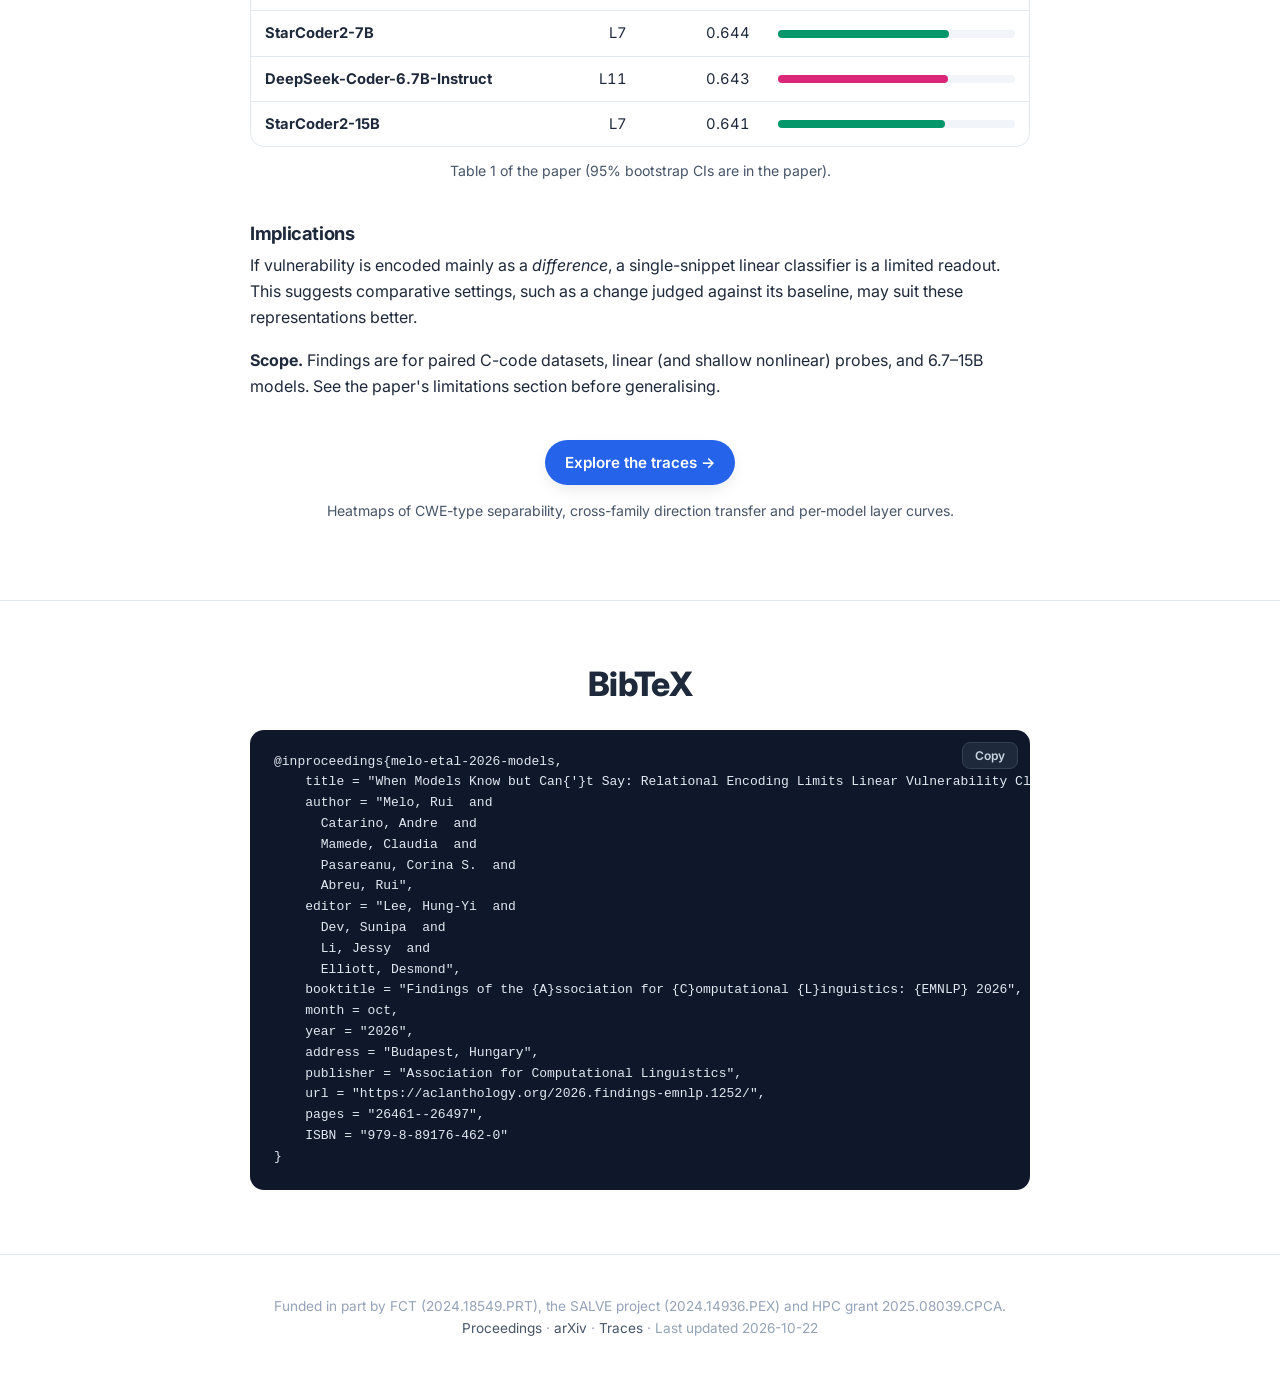
==== commit 400c762a: "chore; updatng webpage" ====
--- a/docs/index.html
+++ b/docs/index.html
@@ -12,7 +12,7 @@
   <meta property="og:site_name" content="When Models Know but Can't Linearly Say">
   <meta property="og:title" content="When Models Know but Can't Linearly Say">
   <meta property="og:description" content="Relational encoding limits linear vulnerability classification in code LLMs. 87–88% per-pair alignment, but only 0.65 AUROC as a global classifier.">
-  <meta property="og:url" content="https://rufimelo99.github.io/SAE-Java-Bug-Detection/">
+  <meta property="og:url" content="https://rufimelo99.github.io/When-Models-Know-but-Can-t-Linearly-Say/">
   <meta name="twitter:card" content="summary">
   <meta name="twitter:title" content="When Models Know but Can't Linearly Say">
   <meta name="twitter:description" content="Code LLMs rank which code is riskier, but can't linearly say whether a snippet is vulnerable.">
@@ -24,6 +24,8 @@
   <meta name="citation_author" content="Pasareanu, Corina">
   <meta name="citation_author" content="Abreu, Rui">
   <meta name="citation_publication_date" content="2026">
+  <meta name="citation_conference_title" content="Findings of the Association for Computational Linguistics: EMNLP 2026">
+  <meta name="citation_abstract_html_url" content="https://aclanthology.org/2026.findings-emnlp.1252/">
   <meta name="citation_pdf_url" content="https://arxiv.org/pdf/2610.27257">
   <meta name="citation_arxiv_id" content="2610.27257">
 
@@ -45,7 +47,7 @@
       {"@type": "Person", "name": "Rui Abreu"}
     ],
     "datePublished": "2026",
-    "sameAs": "https://arxiv.org/abs/2610.27257"
+    "sameAs": ["https://aclanthology.org/2026.findings-emnlp.1252/", "https://arxiv.org/abs/2610.27257"]
   }
   </script>
 </head>
@@ -84,10 +86,10 @@
         </div>
 
         <div class="buttons">
-          <a class="btn" href="https://arxiv.org/pdf/2610.27257v1" target="_blank" rel="noopener">
-            <svg viewBox="0 0 24 24"><path d="M6 2h8l6 6v14H6zM13 3.5V9h5.5zM8 13h8v1.6H8zm0 3.4h8V18H8z"/></svg>Paper</a>
           <a class="btn primary" href="traces/">
             <svg viewBox="0 0 24 24"><path d="M10 2a8 8 0 0 1 6.3 12.9l5.4 5.4-1.4 1.4-5.4-5.4A8 8 0 1 1 10 2zm0 2a6 6 0 1 0 0 12 6 6 0 0 0 0-12z"/></svg>Traces</a>
+          <a class="btn" href="https://aclanthology.org/2026.findings-emnlp.1252/" target="_blank" rel="noopener">
+            <svg viewBox="0 0 24 24"><path d="M12 3L1 9l11 6 9-4.900V17h2V9zM5 13.200v4L12 21l7-3.800v-4L12 17z"/></svg>Proceedings</a>
           <a class="btn" href="https://arxiv.org/abs/2610.27257" target="_blank" rel="noopener">
             <svg viewBox="0 0 24 24"><path d="M4 4h16v16H4zm3 4v8h2.200V8zm4 0l3 4-3 4h2.600l3-4-3-4z"/></svg>arXiv</a>
         </div>
@@ -232,14 +234,25 @@
         <h2>BibTeX</h2>
         <div class="narrow bibtex" style="margin-top: 26px;">
           <button type="button" data-copy="#bibtex-text">Copy</button>
-<pre id="bibtex-text">@article{melo2026models,
-  title   = {When Models Know but Can't Linearly Say: Relational Encoding
-             Limits Linear Vulnerability Classification in Code LLMs},
-  author  = {Melo, Rui and Catarino, Andr{\'e} and Mamede, Cl{\'a}udia and
-             Pasareanu, Corina and Abreu, Rui},
-  journal = {arXiv preprint arXiv:2610.27257},
-  year    = {2026},
-  url     = {https://arxiv.org/abs/2610.27257}
+<pre id="bibtex-text">@inproceedings{melo-etal-2026-models,
+    title = "When Models Know but Can{'}t Say: Relational Encoding Limits Linear Vulnerability Classification in Code {LLM}s",
+    author = "Melo, Rui  and
+      Catarino, Andre  and
+      Mamede, Claudia  and
+      Pasareanu, Corina S.  and
+      Abreu, Rui",
+    editor = "Lee, Hung-Yi  and
+      Dev, Sunipa  and
+      Li, Jessy  and
+      Elliott, Desmond",
+    booktitle = "Findings of the {A}ssociation for {C}omputational {L}inguistics: {EMNLP} 2026",
+    month = oct,
+    year = "2026",
+    address = "Budapest, Hungary",
+    publisher = "Association for Computational Linguistics",
+    url = "https://aclanthology.org/2026.findings-emnlp.1252/",
+    pages = "26461--26497",
+    ISBN = "979-8-89176-462-0"
 }</pre>
         </div>
       </div>
@@ -249,6 +262,7 @@
   <footer>
     <div class="wrap">
       Funded in part by FCT (2024.18549.PRT), the SALVE project (2024.14936.PEX) and HPC grant 2025.08039.CPCA.<br>
+      <a href="https://aclanthology.org/2026.findings-emnlp.1252/">Proceedings</a> ·
       <a href="https://arxiv.org/abs/2610.27257">arXiv</a> ·
       <a href="traces/">Traces</a> · Last updated 2026-10-22
     </div>
--- a/docs/static/css/site.css
+++ b/docs/static/css/site.css
@@ -1,7 +1,7 @@
 /* Shared styles for the project page and the traces explorer. Light by default; dark is opt-in via the toggle. */
 :root {
   --bg: #ffffff;
-  --bg-soft: #f8fafc;
+  --bg-soft: #ffffff;
   --bg-tint: #f1f5f9;
   --surface: #ffffff;
   --text: #1e293b;
